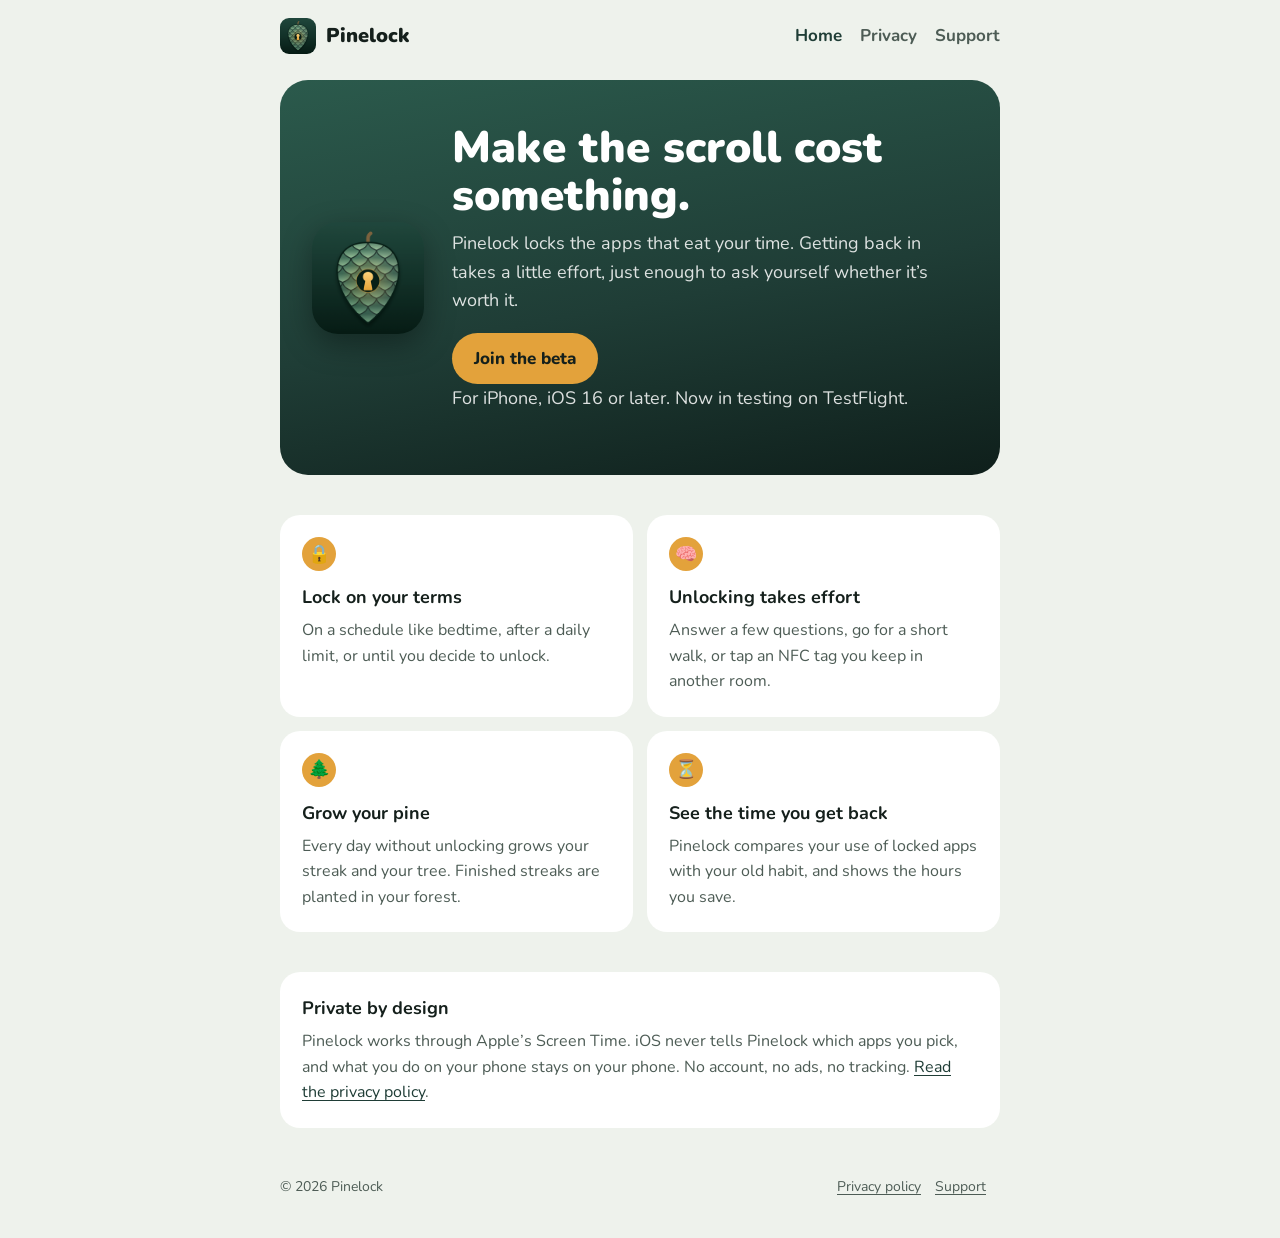
==== index.html @ 723bde5a "Pinelock website: home, privacy policy, support Co-Authored-By: Claude Opus 5.5 <noreply@anthropic.c" ====
<!doctype html>
<html lang="en">
<head>
<meta charset="utf-8">
<meta name="viewport" content="width=device-width, initial-scale=1">
<title>Pinelock: lock the apps that eat your time</title>
<meta name="description" content="Pinelock locks distracting apps on your terms. Unlocking takes a little effort, and every day without unlocking grows your pine.">
<meta name="theme-color" content="#1f3d36">
<link rel="icon" href="favicon.png">
<link rel="apple-touch-icon" href="apple-touch-icon.png">
<link rel="preconnect" href="https://fonts.googleapis.com">
<link rel="preconnect" href="https://fonts.gstatic.com" crossorigin>
<link href="https://fonts.googleapis.com/css2?family=Nunito:wght@400;700;800;900&display=swap" rel="stylesheet">
<link rel="stylesheet" href="style.css">
</head>
<body>
<header class="top"><div class="wrap">
  <a class="brand" href="./"><img src="icon.png" alt="">Pinelock</a>
  <nav><a href="./" aria-current="page">Home</a><a href="privacy.html">Privacy</a><a href="support.html">Support</a></nav>
</div></header>
<main class="wrap">
<section class="hero">
  <img src="icon.png" alt="Pinelock app icon">
  <div class="text">
    <h1>Make the scroll cost something.</h1>
    <p>Pinelock locks the apps that eat your time. Getting back in takes a little effort, just enough to ask yourself whether it’s worth it.</p>
    <a class="button" href="support.html#beta">Join the beta</a>
    <p class="note">For iPhone, iOS 16 or later. Now in testing on TestFlight.</p>
  </div>
</section>

<section class="features">
  <div class="card"><div class="dot">🔒</div><h3>Lock on your terms</h3><p>On a schedule like bedtime, after a daily limit, or until you decide to unlock.</p></div>
  <div class="card"><div class="dot">🧠</div><h3>Unlocking takes effort</h3><p>Answer a few questions, go for a short walk, or tap an NFC tag you keep in another room.</p></div>
  <div class="card"><div class="dot">🌲</div><h3>Grow your pine</h3><p>Every day without unlocking grows your streak and your tree. Finished streaks are planted in your forest.</p></div>
  <div class="card"><div class="dot">⏳</div><h3>See the time you get back</h3><p>Pinelock compares your use of locked apps with your old habit, and shows the hours you save.</p></div>
</section>

<section class="card" style="margin-bottom:40px">
  <h3>Private by design</h3>
  <p>Pinelock works through Apple’s Screen Time. iOS never tells Pinelock which apps you pick, and what you do on your phone stays on your phone. No account, no ads, no tracking. <a href="privacy.html">Read the privacy policy</a>.</p>
</section>
</main>
<footer><div class="wrap">
  <span>© 2026 Pinelock</span>
  <span><a href="privacy.html">Privacy policy</a><a href="support.html">Support</a></span>
</div></footer>
</body>
</html>
---- style.css ----
/* Pinelock site: the app's palette (lib/theme.dart), light and dark. */
:root {
  --pine: #1f3d36;
  --moss: #5c7f67;
  --amber: #e3a23b;
  --amber-ink: #9a6208; /* amber dark enough for text on light backgrounds */
  --bg: #eef2ec;
  --surface: #ffffff;
  --text: #15201c;
  --muted: #4d5c55;
  --line: #d6dfd6;
  --accent: var(--pine);
}
@media (prefers-color-scheme: dark) {
  :root {
    --bg: #101a17;
    --surface: #182621;
    --text: #e6ede8;
    --muted: #a3b3aa;
    --line: #2a3b35;
    --accent: #8fc2a2;
    --amber-ink: var(--amber);
  }
}
* { box-sizing: border-box; }
html { -webkit-text-size-adjust: 100%; }
body {
  margin: 0;
  background: var(--bg);
  color: var(--text);
  font: 17px/1.6 "Nunito", -apple-system, BlinkMacSystemFont, "Segoe UI", sans-serif;
}
a { color: var(--accent); text-underline-offset: 3px; }
.wrap { max-width: 760px; margin: 0 auto; padding: 0 20px; }

header.top { padding: 18px 0; }
header.top .wrap { display: flex; align-items: center; justify-content: space-between; gap: 12px; flex-wrap: wrap; }
.brand { display: flex; align-items: center; gap: 10px; color: var(--text); text-decoration: none; font-weight: 900; font-size: 20px; }
.brand img { width: 36px; height: 36px; border-radius: 9px; }
nav a { margin-left: 18px; font-weight: 700; text-decoration: none; color: var(--muted); }
nav a:first-child { margin-left: 0; }
nav a[aria-current="page"] { color: var(--accent); }

.hero {
  background: linear-gradient(170deg, #2b5a4c 0%, var(--pine) 55%, #0f1f1b 100%);
  color: #fff;
  border-radius: 28px;
  padding: 44px 32px;
  margin: 8px 0 40px;
  display: flex; gap: 28px; align-items: center; flex-wrap: wrap;
}
.hero img { width: 112px; height: 112px; border-radius: 26px; box-shadow: 0 10px 30px rgba(0,0,0,.35); }
.hero h1 { margin: 0 0 8px; font-size: clamp(30px, 6vw, 44px); line-height: 1.1; font-weight: 900; }
.hero p { margin: 0 0 18px; color: rgba(255,255,255,.85); font-size: 18px; max-width: 30em; }
.hero .text { flex: 1 1 300px; }
.button {
  display: inline-block; padding: 12px 22px; border-radius: 999px;
  background: var(--amber); color: #15201c; font-weight: 800; text-decoration: none;
}
.note { font-size: 14px; color: rgba(255,255,255,.7); margin-top: 10px; }

.features { display: grid; grid-template-columns: repeat(2, minmax(0, 1fr)); gap: 14px; margin-bottom: 40px; }
.card { background: var(--surface); border-radius: 20px; padding: 22px; }
.card h3 { margin: 0 0 6px; font-size: 18px; }
.card p { margin: 0; color: var(--muted); font-size: 16px; }
.dot { width: 34px; height: 34px; border-radius: 50%; background: var(--amber); display: grid; place-items: center; margin-bottom: 12px; font-size: 18px; }

article { background: var(--surface); border-radius: 24px; padding: 32px; margin: 8px 0 40px; }
article h1 { margin-top: 0; font-size: clamp(28px, 5vw, 36px); line-height: 1.15; font-weight: 900; }
article h2 { margin-top: 32px; font-size: 21px; }
.updated { color: var(--muted); font-size: 15px; margin-top: -8px; }
details { border-top: 1px solid var(--line); padding: 14px 0; }
details:last-of-type { border-bottom: 1px solid var(--line); }
summary { cursor: pointer; font-weight: 800; }
details p { color: var(--muted); margin: 10px 0 0; }
.contact { background: var(--bg); border-radius: 16px; padding: 18px 20px; margin: 20px 0; }
.contact a { font-weight: 800; font-size: 18px; word-break: break-all; }

footer { color: var(--muted); font-size: 14px; padding: 8px 0 40px; }
footer .wrap { display: flex; justify-content: space-between; gap: 12px; flex-wrap: wrap; }
footer a { color: var(--muted); margin-right: 14px; }

@media (max-width: 520px) {
  .features { grid-template-columns: 1fr; }
  .hero { padding: 32px 22px; border-radius: 22px; }
  article { padding: 24px 20px; }
  nav a { margin-left: 12px; }
}
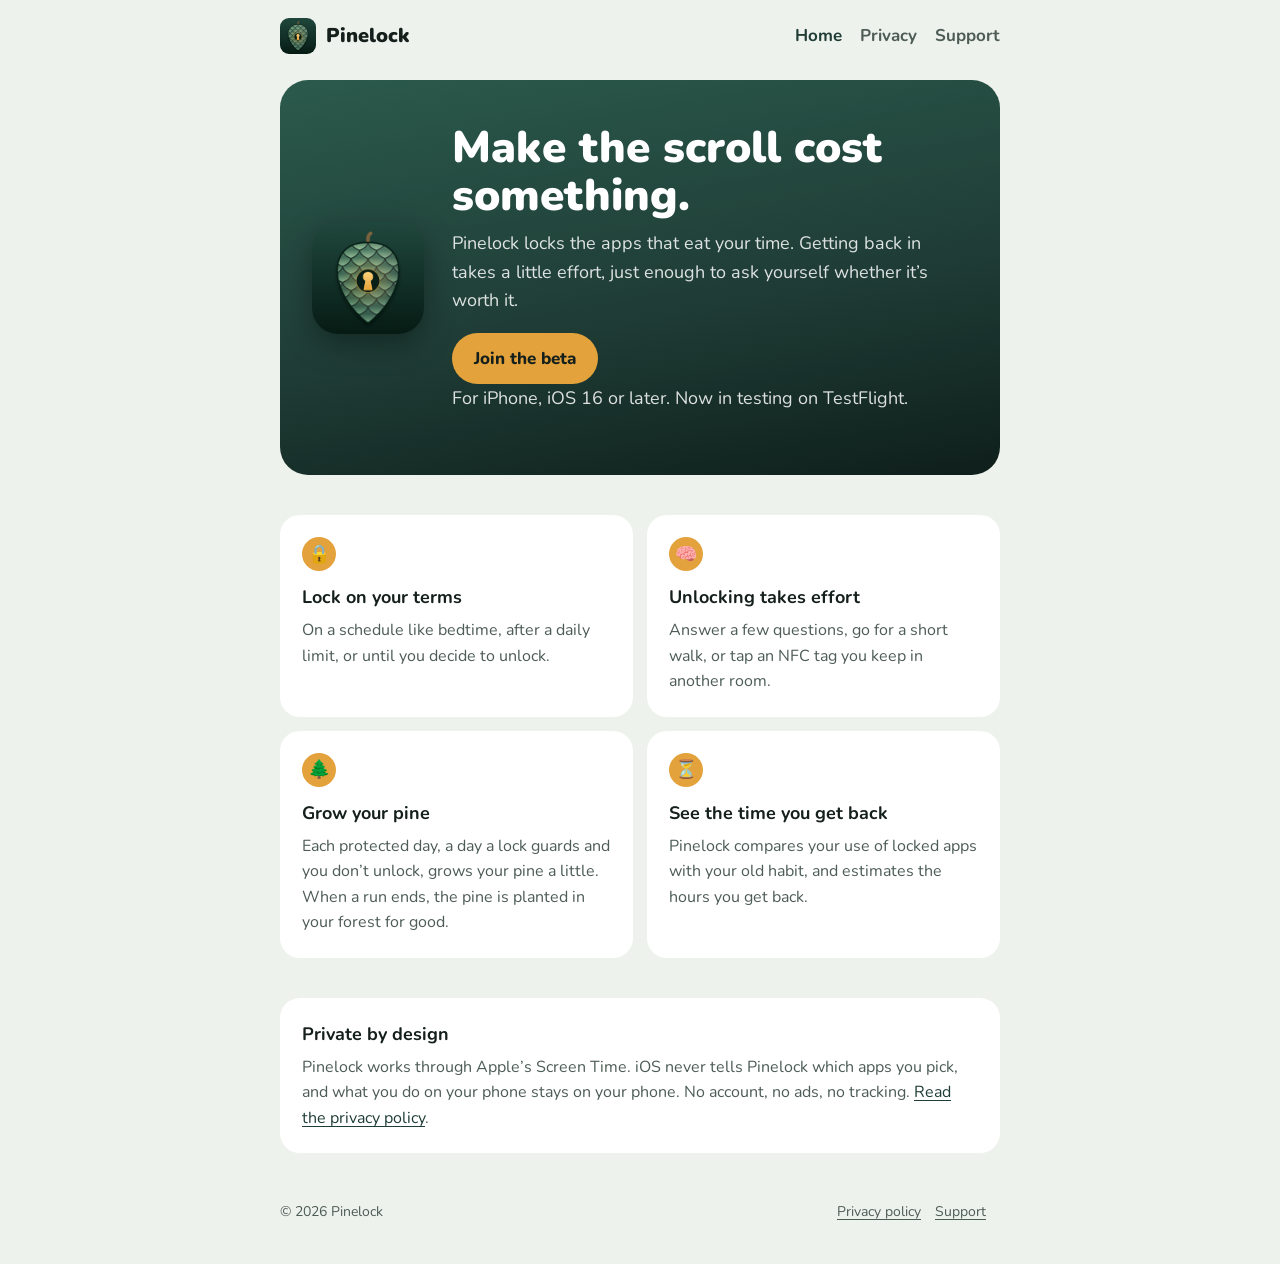
==== commit a93becf7: "Things to know on support; privacy policy update; protected-days wording Co-Authored-By: Claude Opus" ====
--- a/index.html
+++ b/index.html
@@ -32,8 +32,8 @@
 <section class="features">
   <div class="card"><div class="dot">🔒</div><h3>Lock on your terms</h3><p>On a schedule like bedtime, after a daily limit, or until you decide to unlock.</p></div>
   <div class="card"><div class="dot">🧠</div><h3>Unlocking takes effort</h3><p>Answer a few questions, go for a short walk, or tap an NFC tag you keep in another room.</p></div>
-  <div class="card"><div class="dot">🌲</div><h3>Grow your pine</h3><p>Every day without unlocking grows your streak and your tree. Finished streaks are planted in your forest.</p></div>
-  <div class="card"><div class="dot">⏳</div><h3>See the time you get back</h3><p>Pinelock compares your use of locked apps with your old habit, and shows the hours you save.</p></div>
+  <div class="card"><div class="dot">🌲</div><h3>Grow your pine</h3><p>Each protected day, a day a lock guards and you don’t unlock, grows your pine a little. When a run ends, the pine is planted in your forest for good.</p></div>
+  <div class="card"><div class="dot">⏳</div><h3>See the time you get back</h3><p>Pinelock compares your use of locked apps with your old habit, and estimates the hours you get back.</p></div>
 </section>
 
 <section class="card" style="margin-bottom:40px">
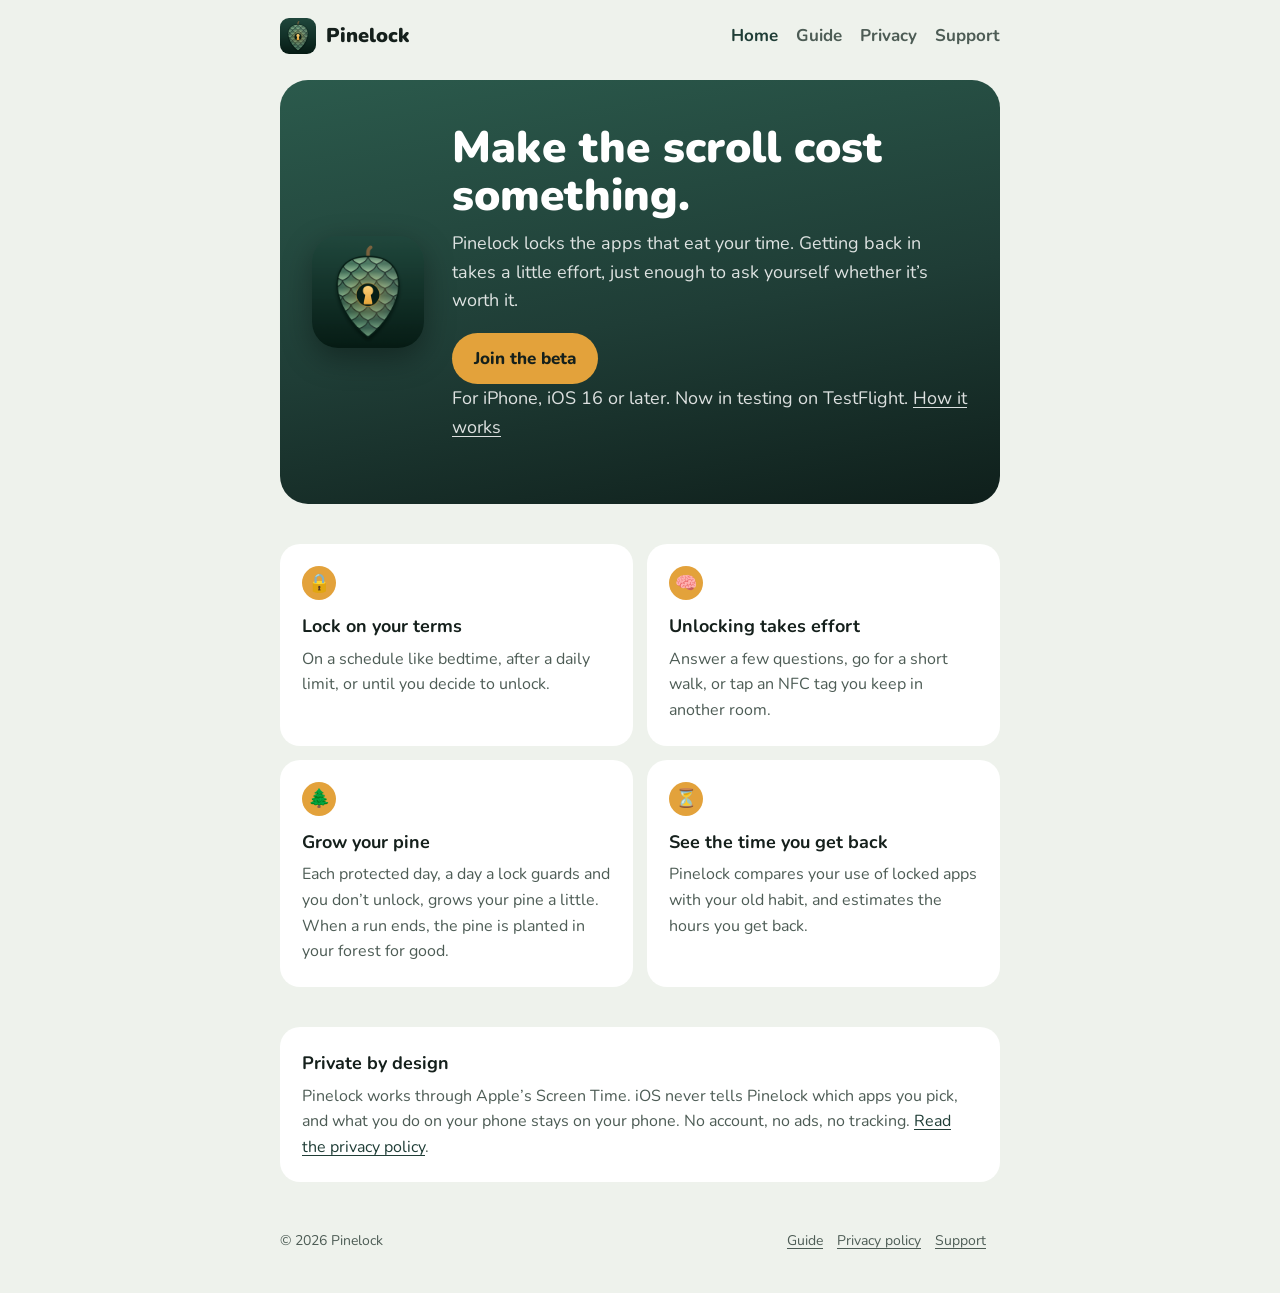
==== commit e906556b: "How Pinelock works guide; pilot terms and Android waitlist on support Co-Authored-By: Claude Opus 5." ====
--- a/index.html
+++ b/index.html
@@ -16,7 +16,7 @@
 <body>
 <header class="top"><div class="wrap">
   <a class="brand" href="./"><img src="icon.png" alt="">Pinelock</a>
-  <nav><a href="./" aria-current="page">Home</a><a href="privacy.html">Privacy</a><a href="support.html">Support</a></nav>
+  <nav><a href="./" aria-current="page">Home</a><a href="guide.html">Guide</a><a href="privacy.html">Privacy</a><a href="support.html">Support</a></nav>
 </div></header>
 <main class="wrap">
 <section class="hero">
@@ -25,7 +25,7 @@
     <h1>Make the scroll cost something.</h1>
     <p>Pinelock locks the apps that eat your time. Getting back in takes a little effort, just enough to ask yourself whether it’s worth it.</p>
     <a class="button" href="support.html#beta">Join the beta</a>
-    <p class="note">For iPhone, iOS 16 or later. Now in testing on TestFlight.</p>
+    <p class="note">For iPhone, iOS 16 or later. Now in testing on TestFlight. <a href="guide.html" style="color:inherit">How it works</a></p>
   </div>
 </section>
 
@@ -43,7 +43,7 @@
 </main>
 <footer><div class="wrap">
   <span>© 2026 Pinelock</span>
-  <span><a href="privacy.html">Privacy policy</a><a href="support.html">Support</a></span>
+  <span><a href="guide.html">Guide</a><a href="privacy.html">Privacy policy</a><a href="support.html">Support</a></span>
 </div></footer>
 </body>
 </html>
